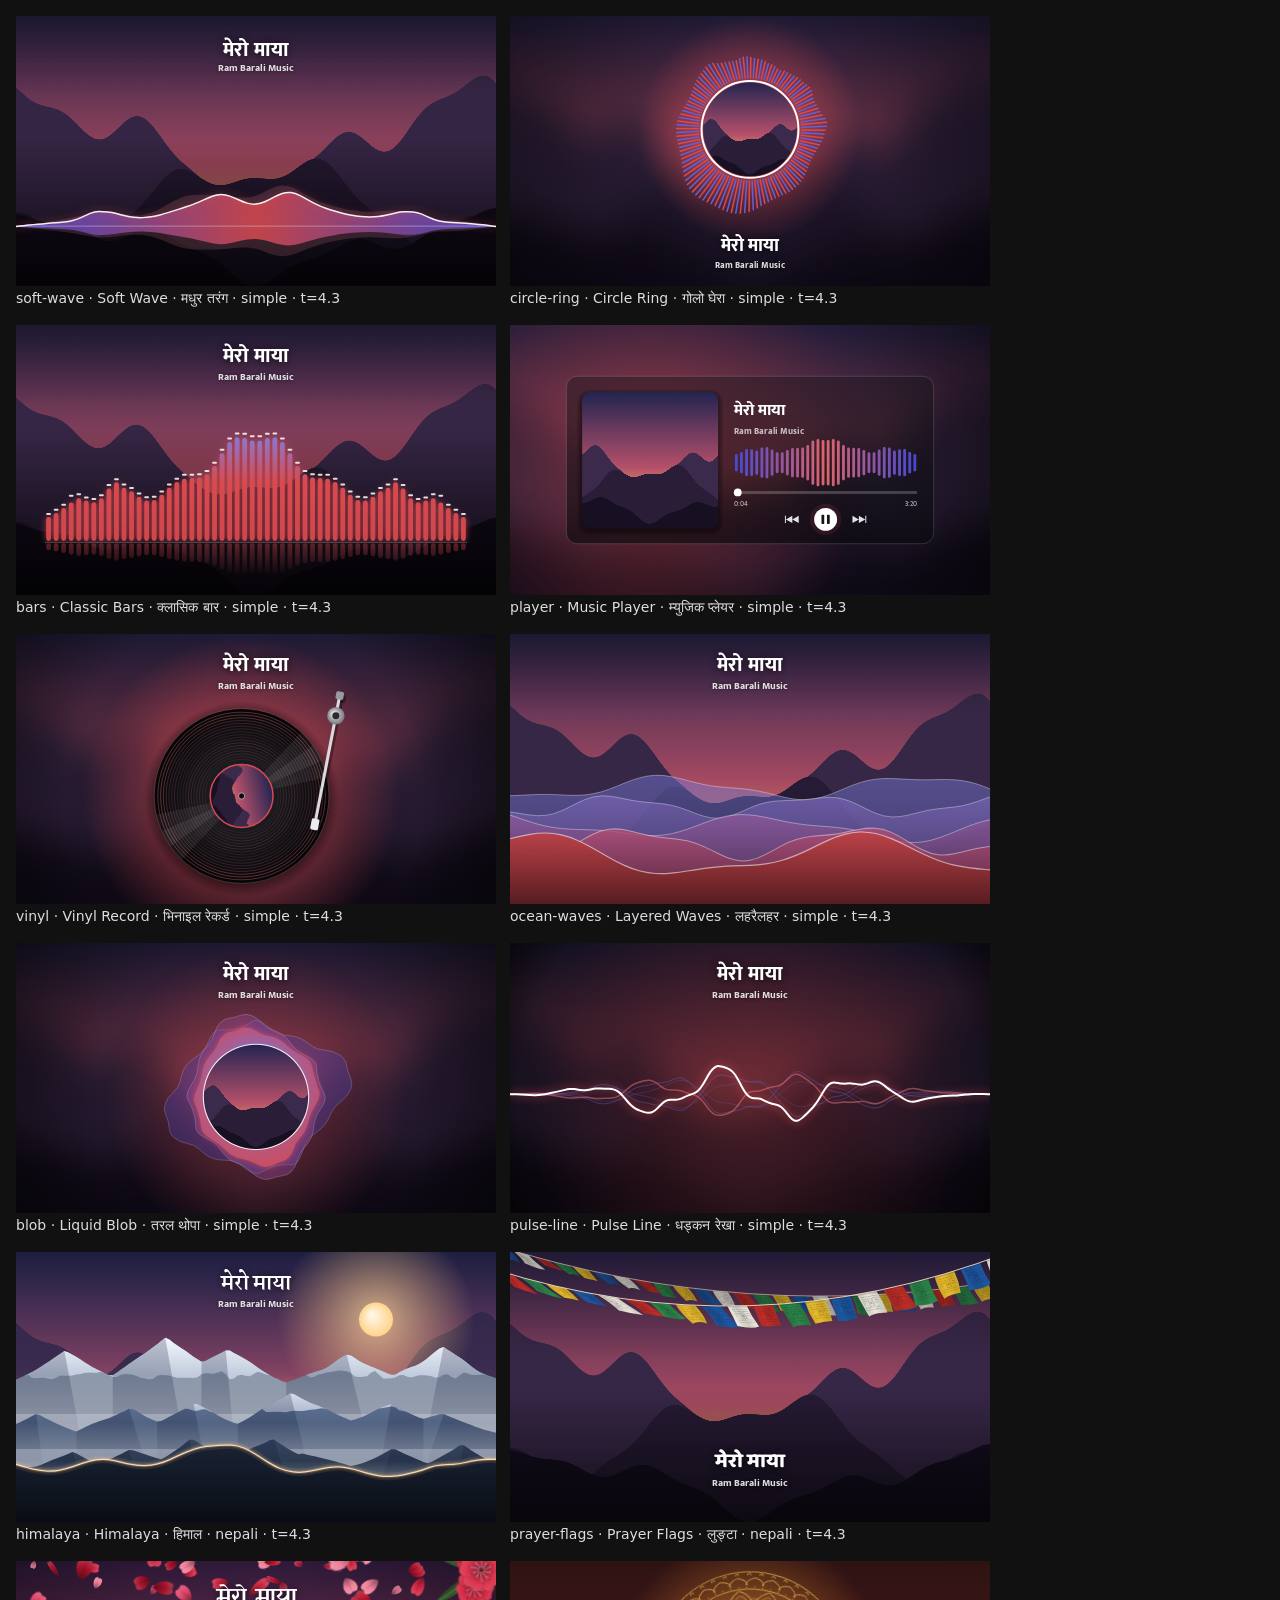
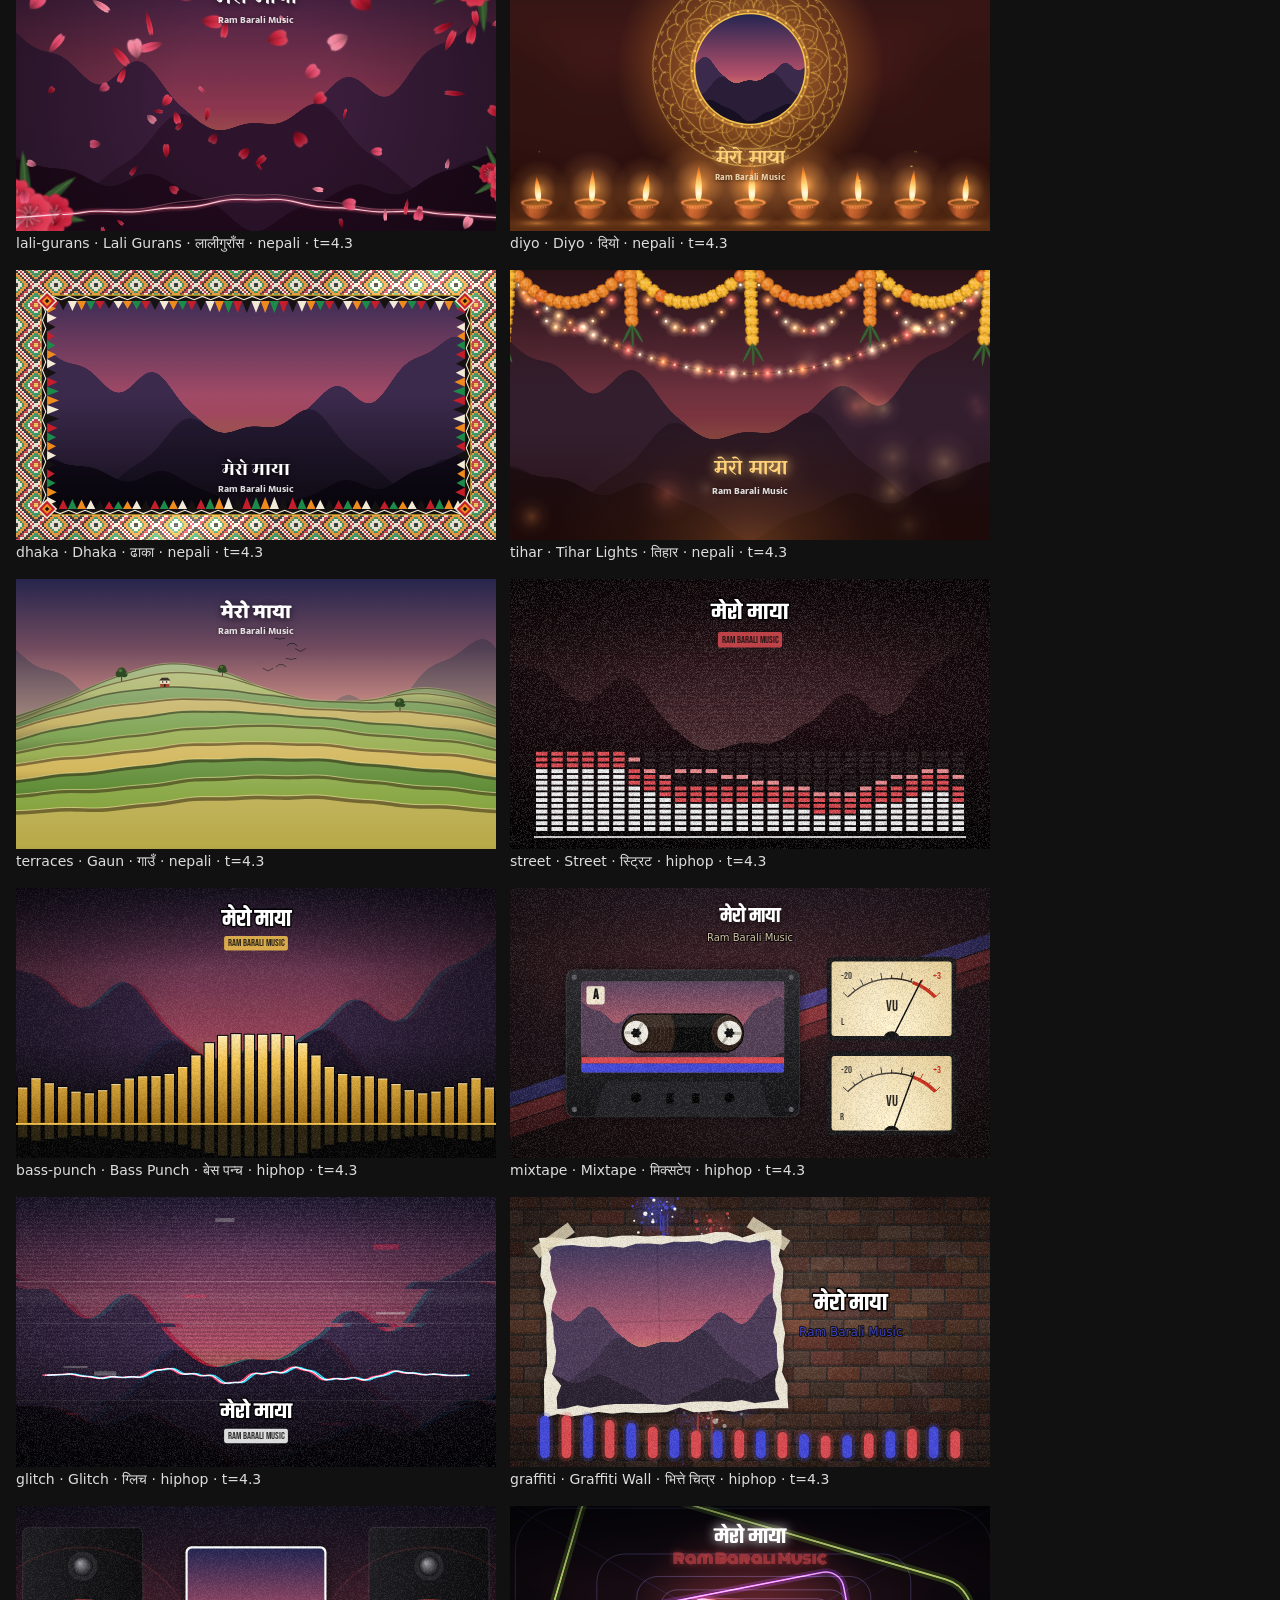
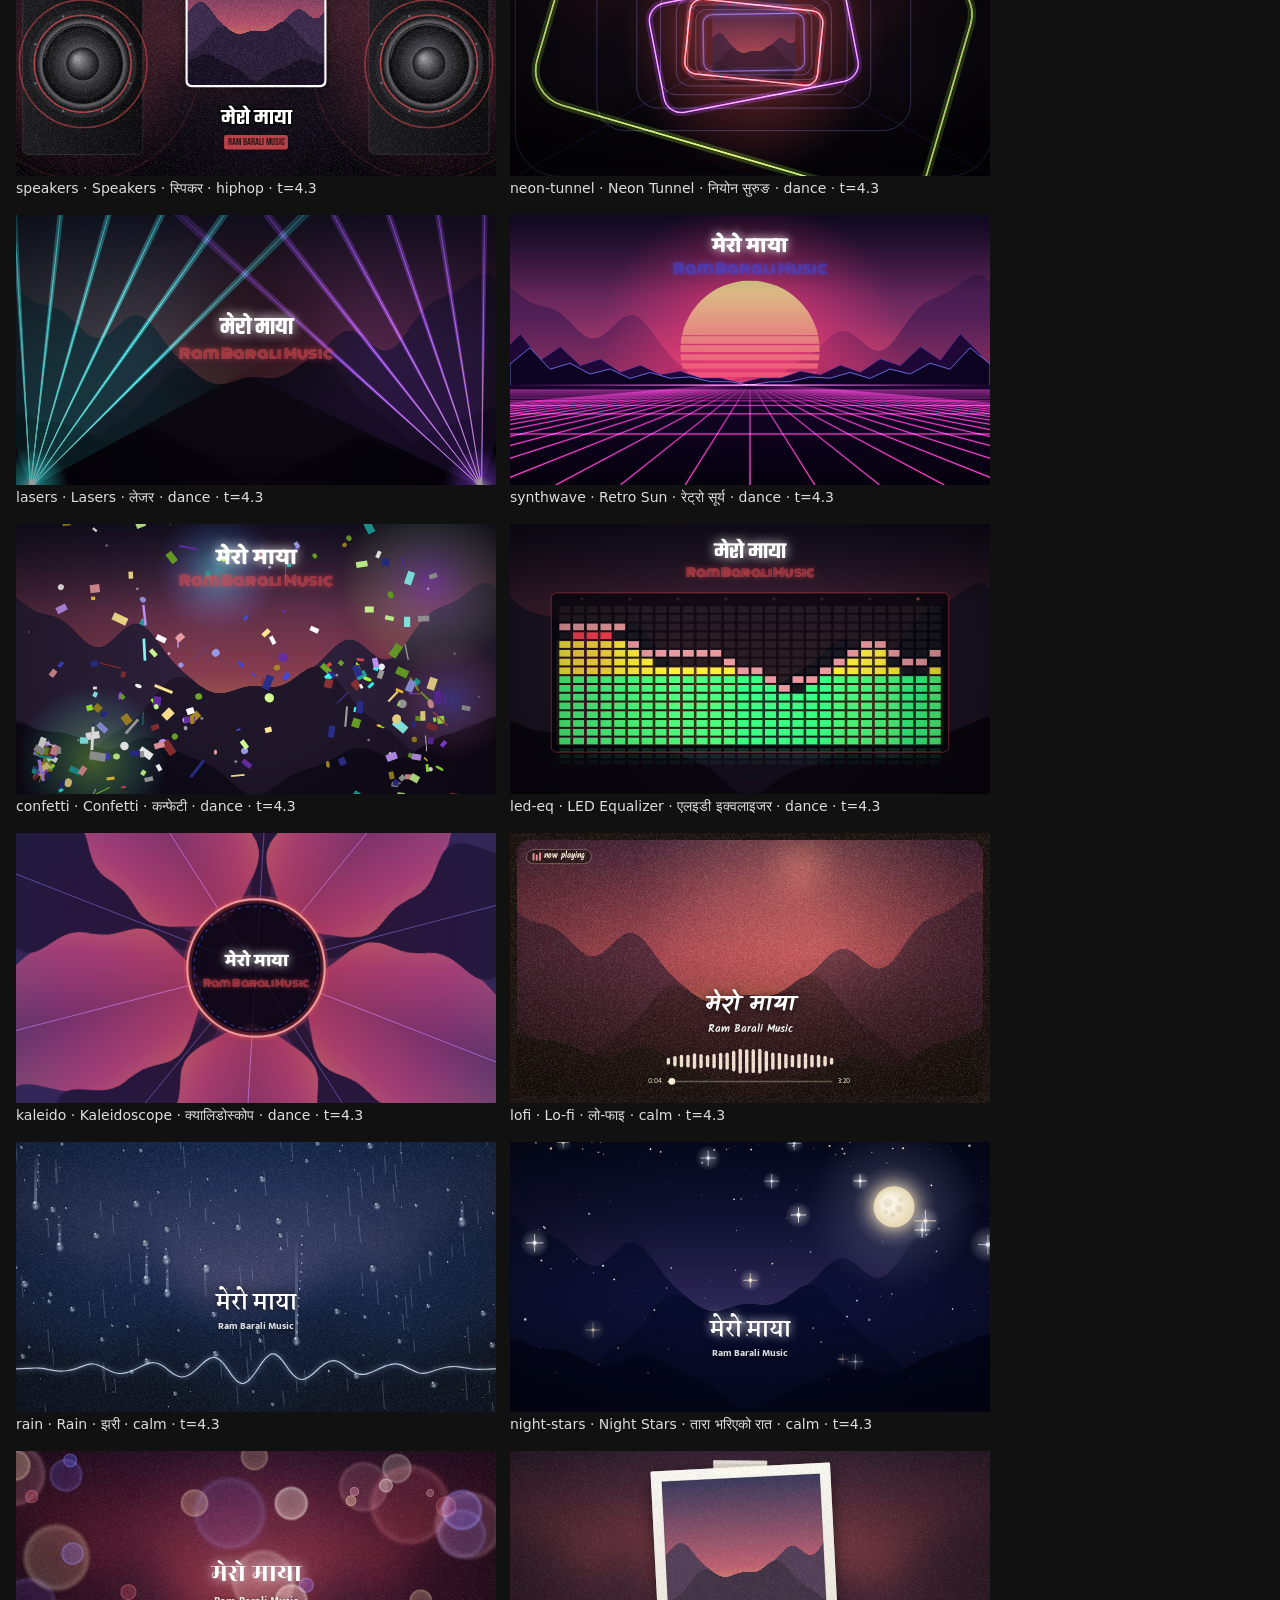
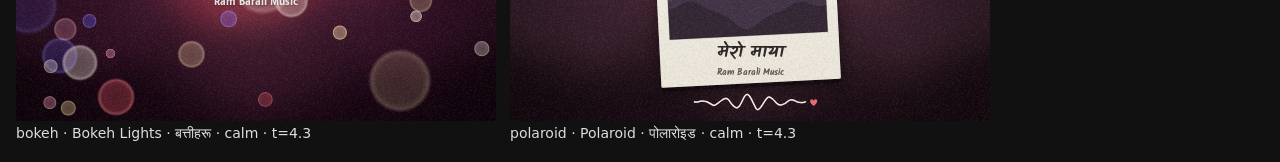
==== dev/gallery.html @ 773a1fce "Dhun: music videos from a song and a photo (work in progress)" ====
<!doctype html>
<html lang="en">
<head>
<meta charset="utf-8">
<meta name="viewport" content="width=device-width, initial-scale=1">
<title>Dhun template gallery</title>
<link rel="preconnect" href="https://fonts.googleapis.com">
<link rel="preconnect" href="https://fonts.gstatic.com" crossorigin>
<link href="https://fonts.googleapis.com/css2?family=Baloo+2:wght@500;800&family=Bebas+Neue&family=Kalam:wght@400;700&family=Khand:wght@500;700&family=Martel:wght@400;800&family=Monoton&family=Mukta:wght@400;500;700;800&family=Permanent+Marker&family=Rozha+One&family=Teko:wght@500;600&family=Yatra+One&display=swap" rel="stylesheet">
<style>
  body { margin: 0; padding: 16px; background: #111; color: #ddd; font: 14px system-ui, sans-serif; }
  .grid { display: flex; flex-wrap: wrap; gap: 14px; }
  figure { margin: 0; }
  figcaption { padding: 4px 0; }
  canvas { display: block; background: #000; }
  .err { color: #ff6b6b; }
</style>
</head>
<body>
<div class="grid" id="grid"></div>
<script type="module" src="./gallery.js"></script>
</body>
</html>
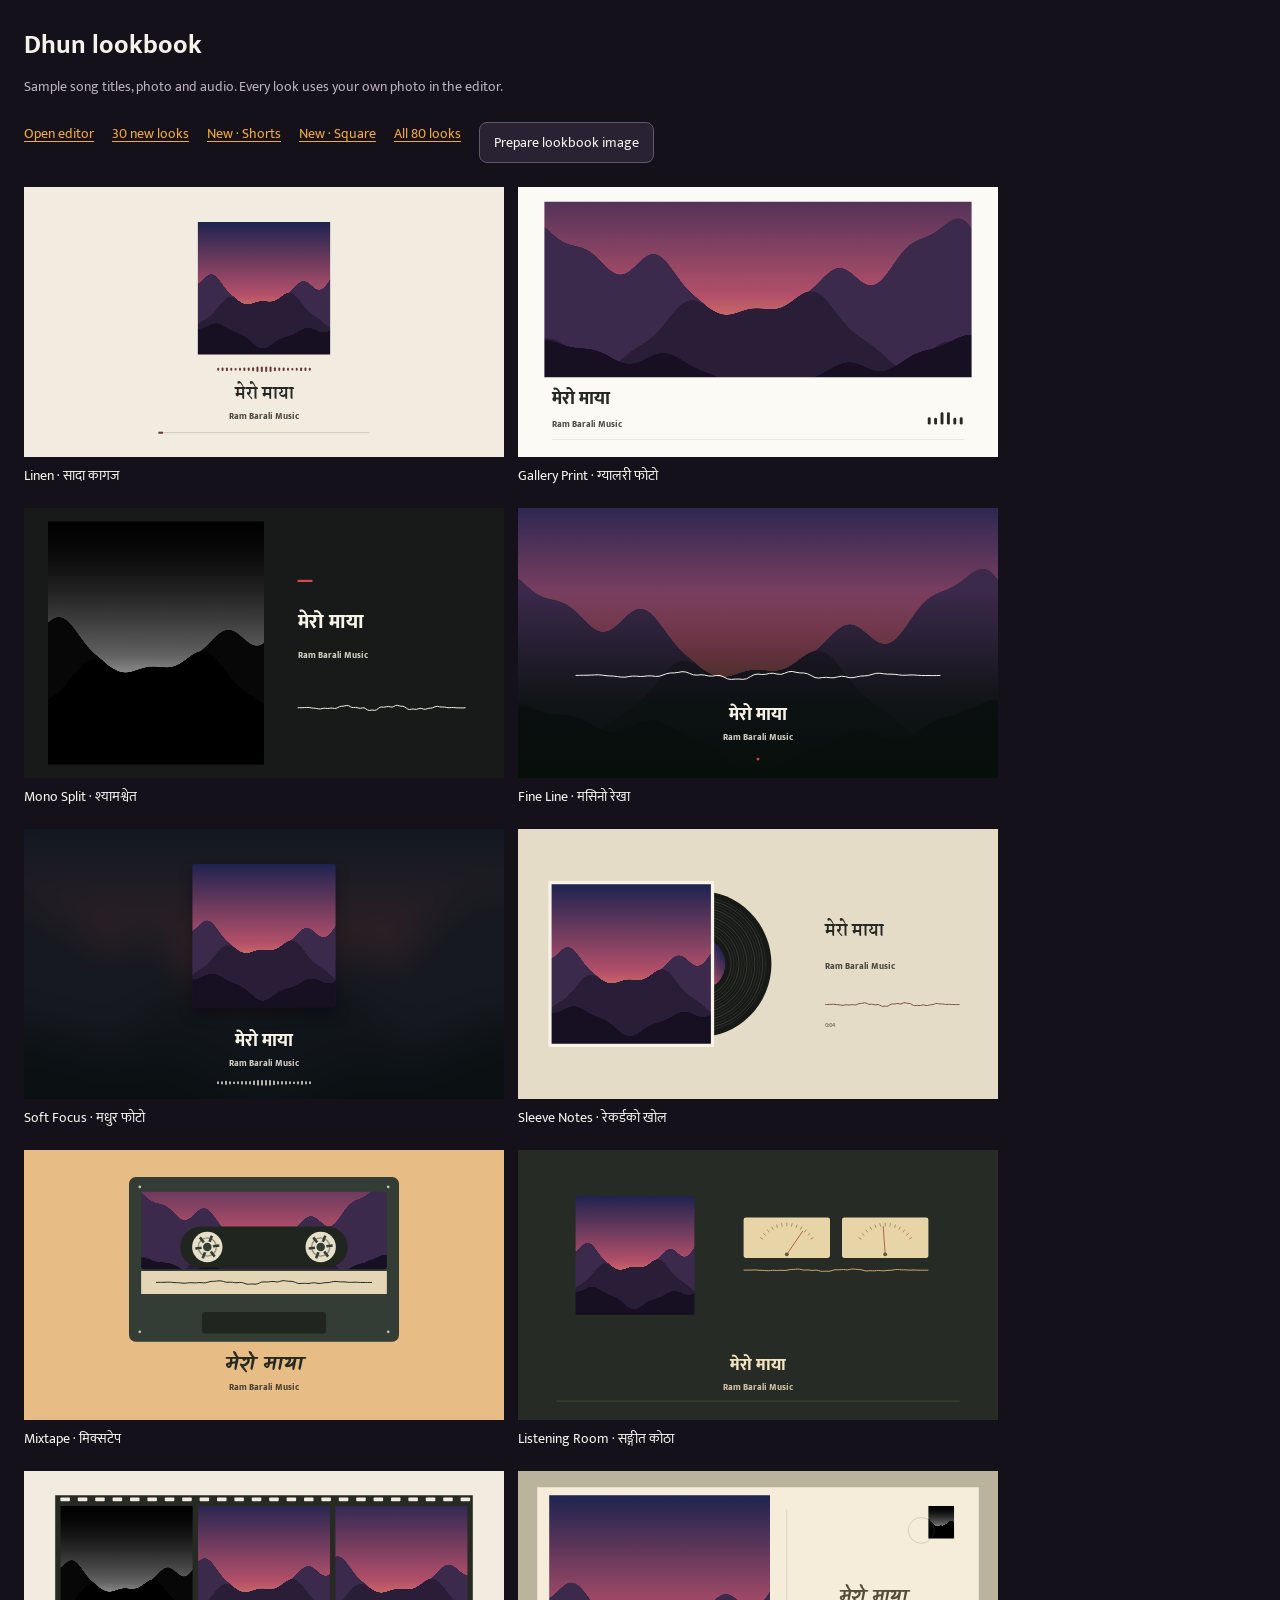
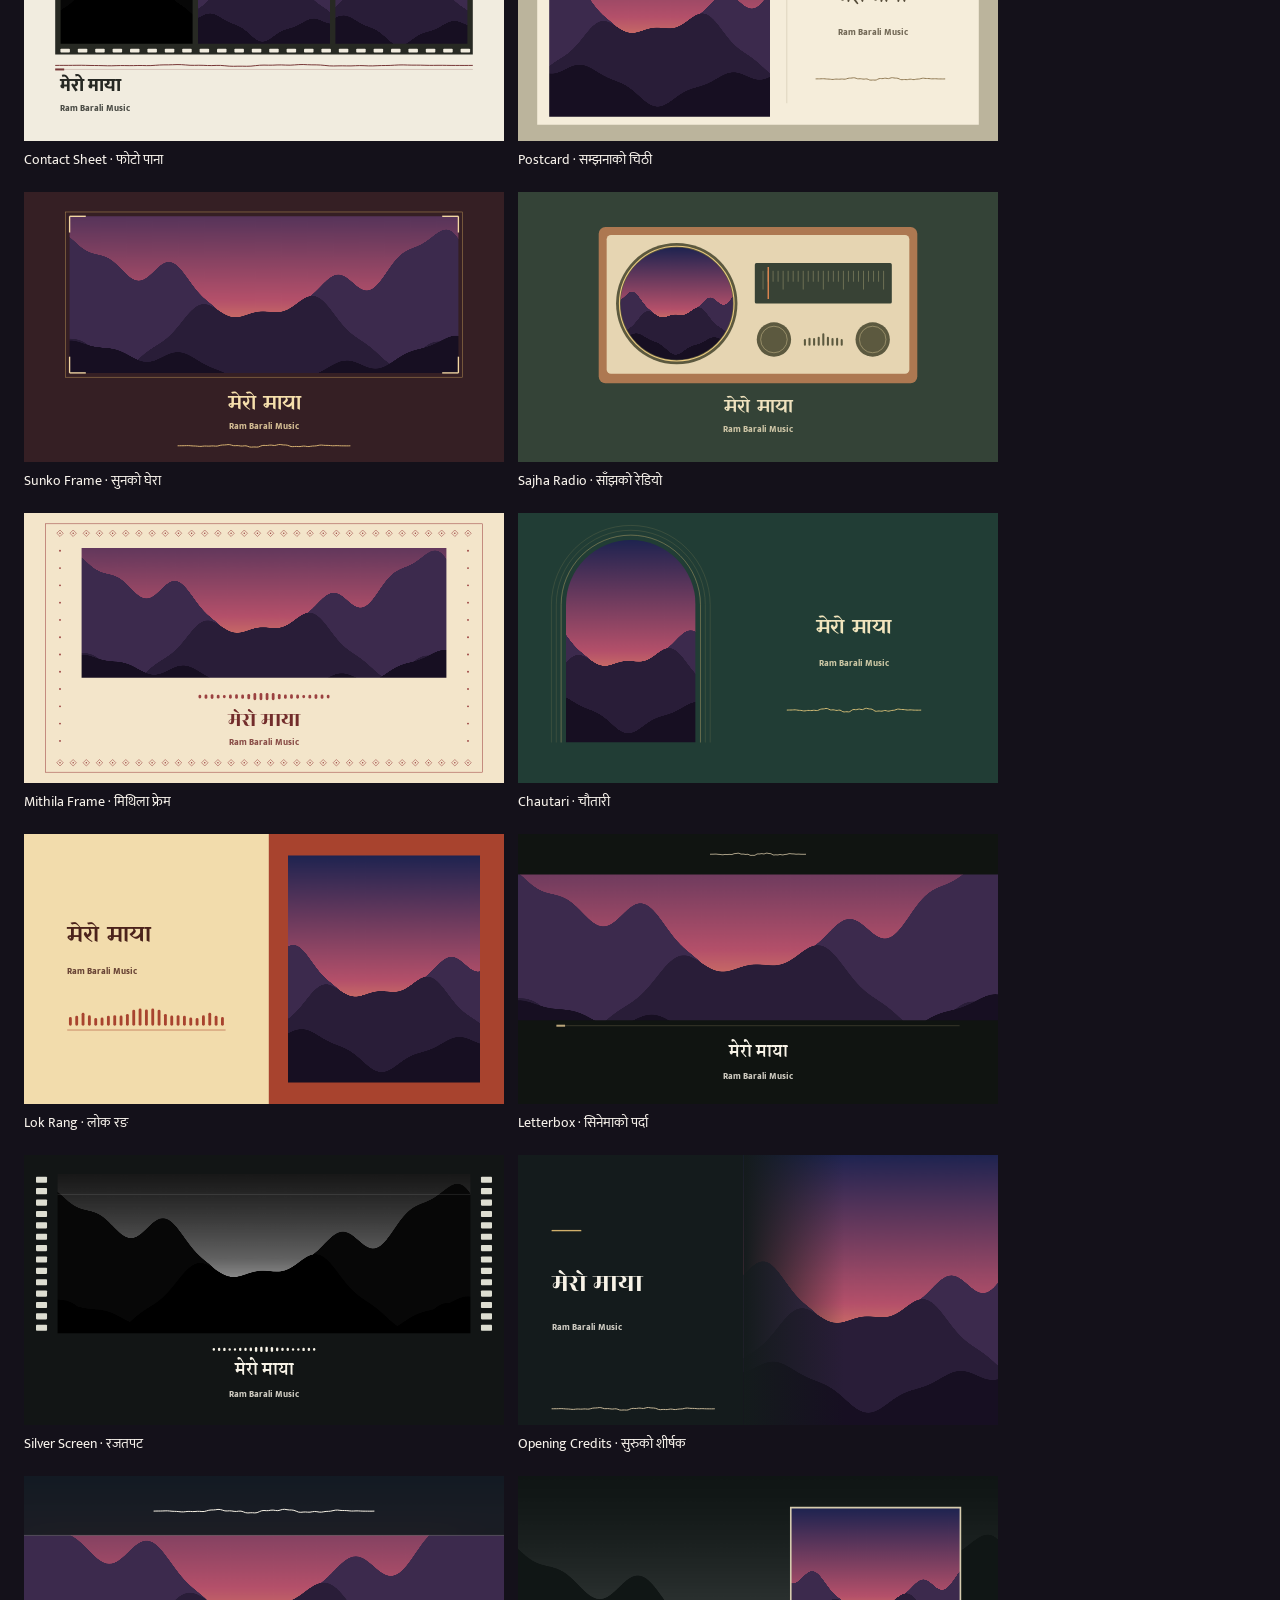
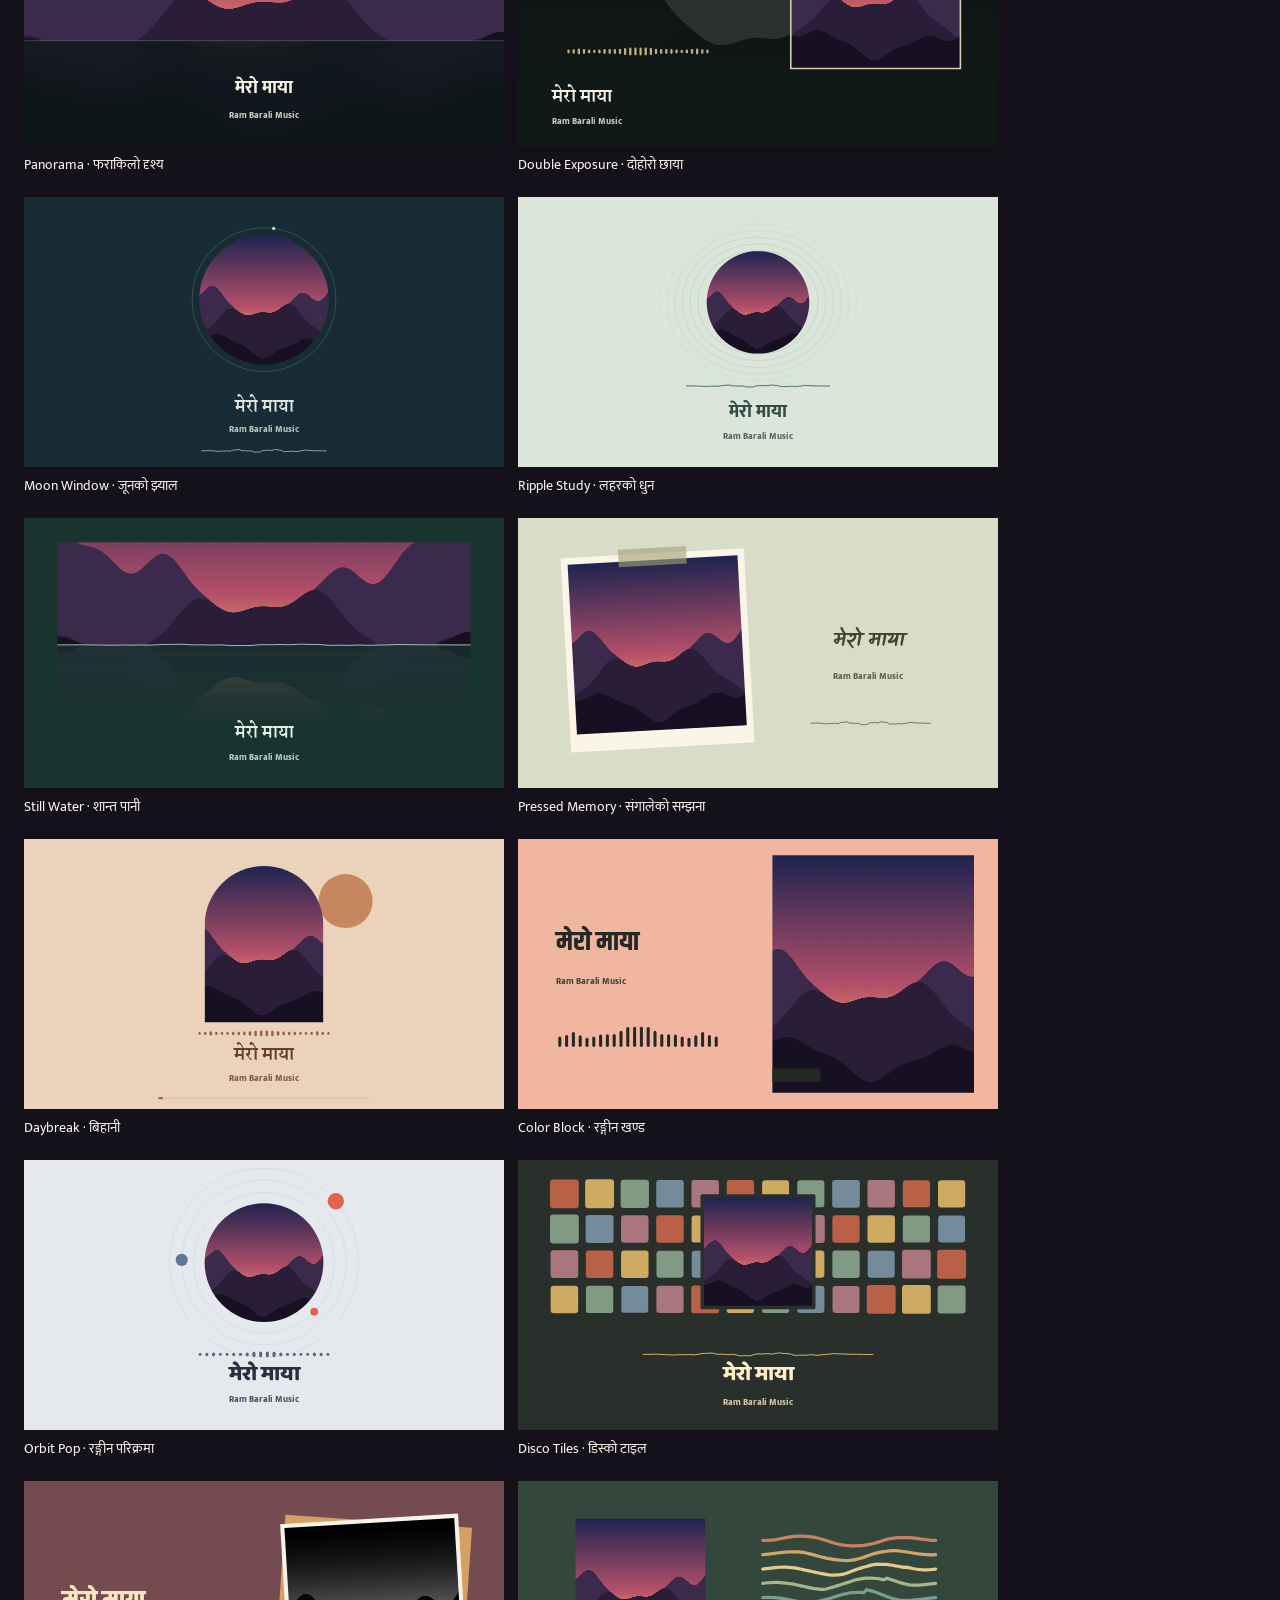
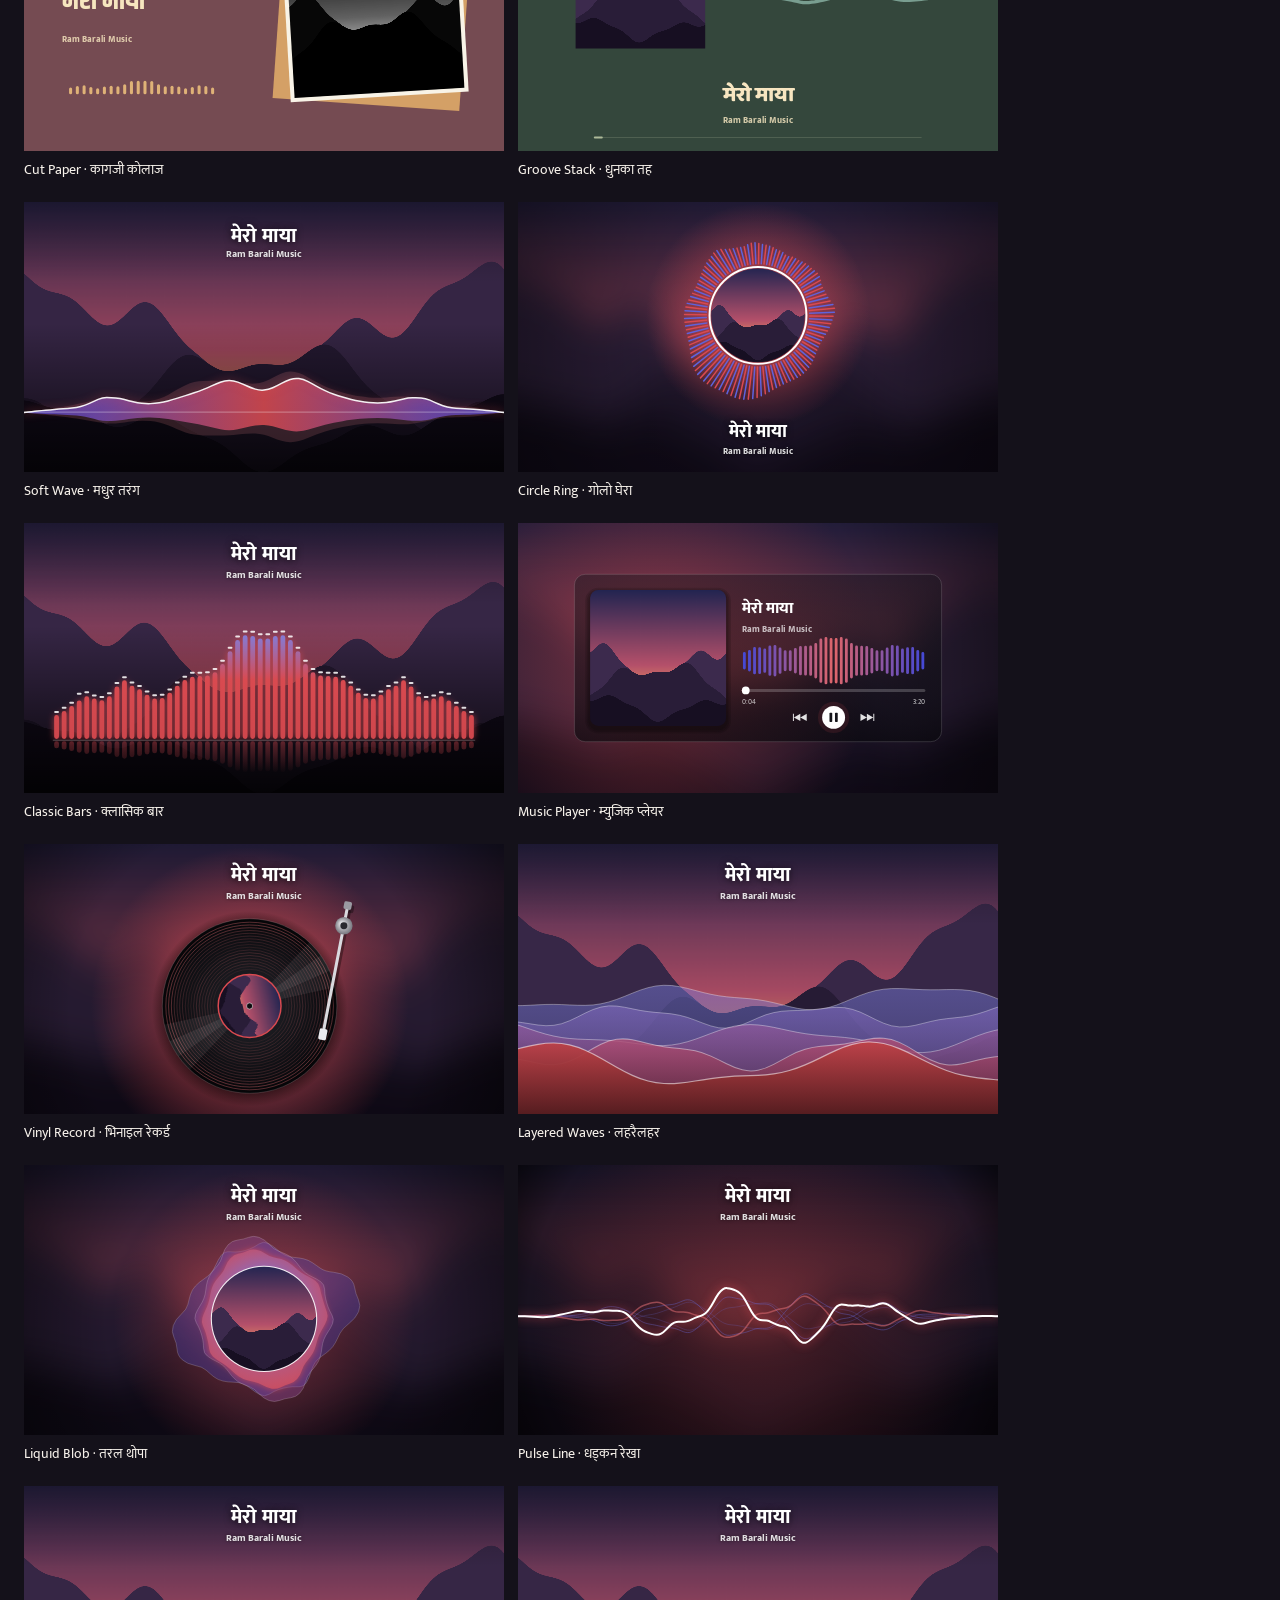
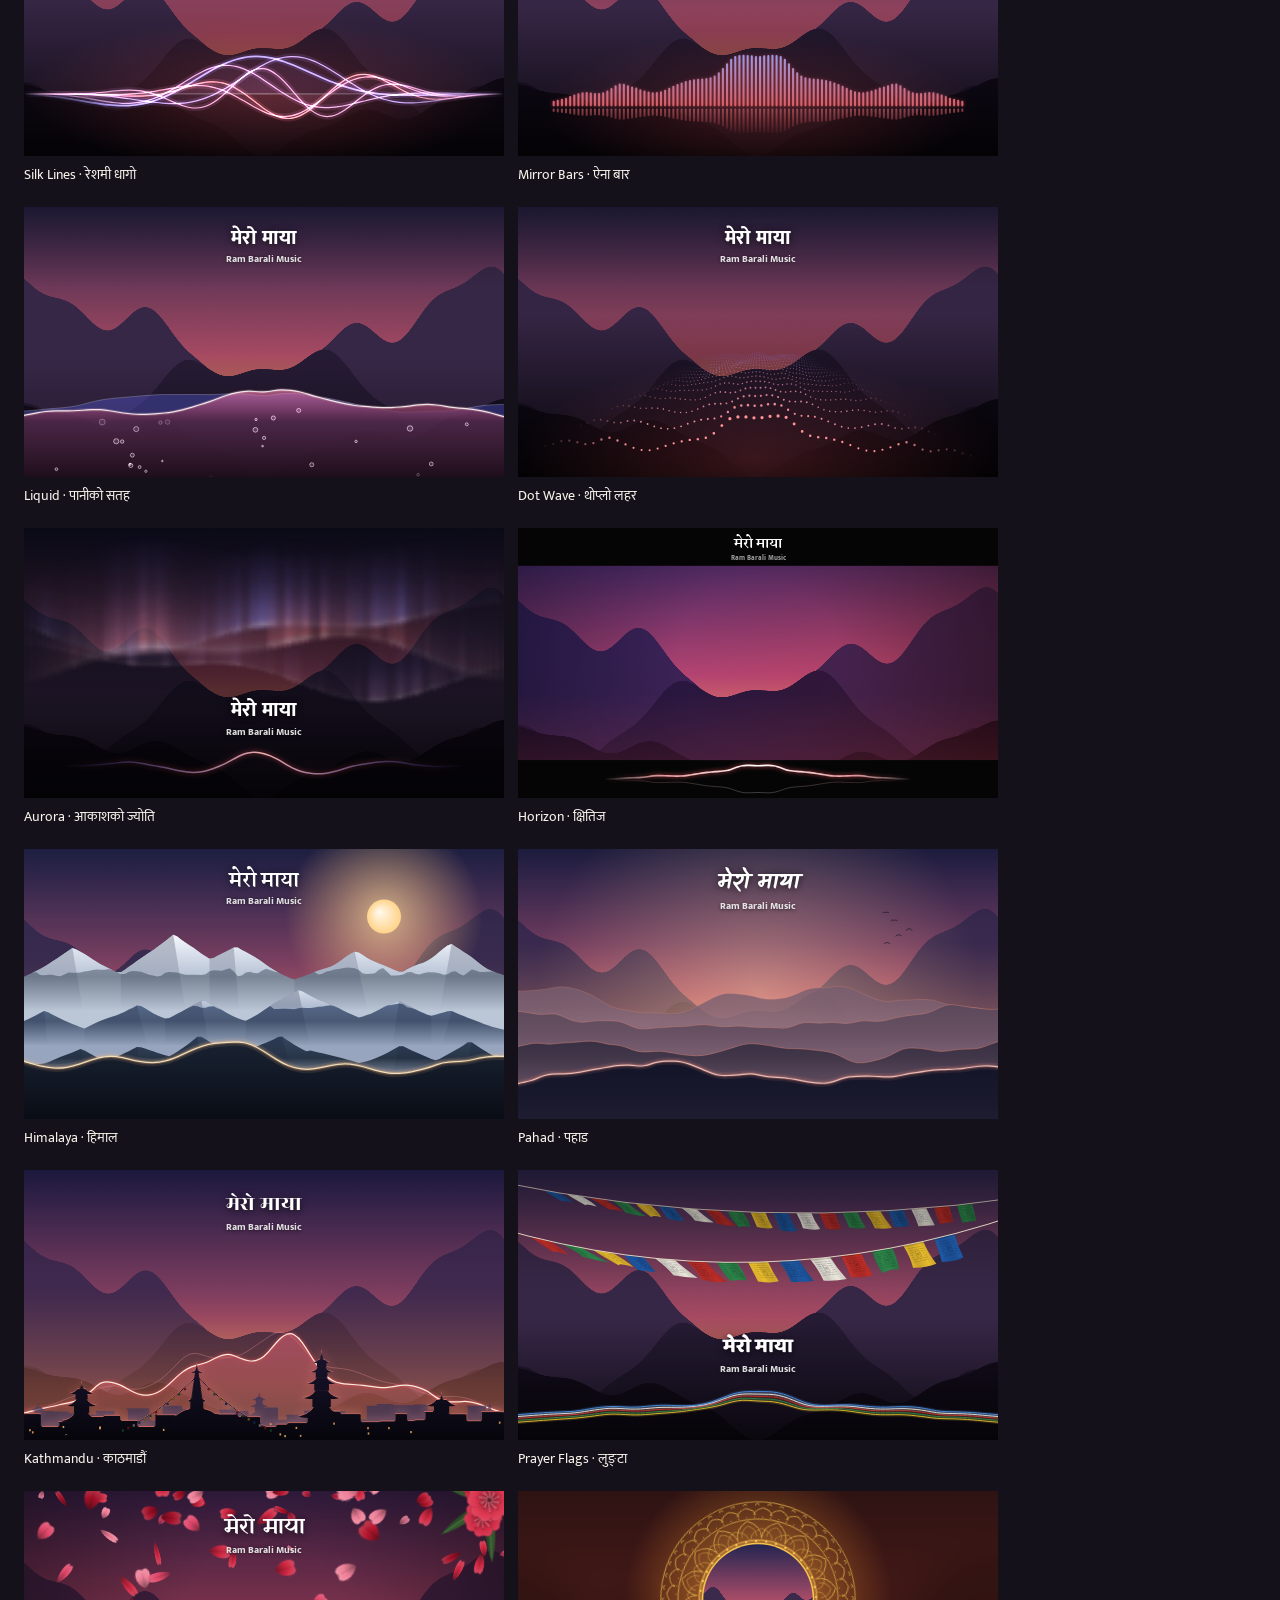
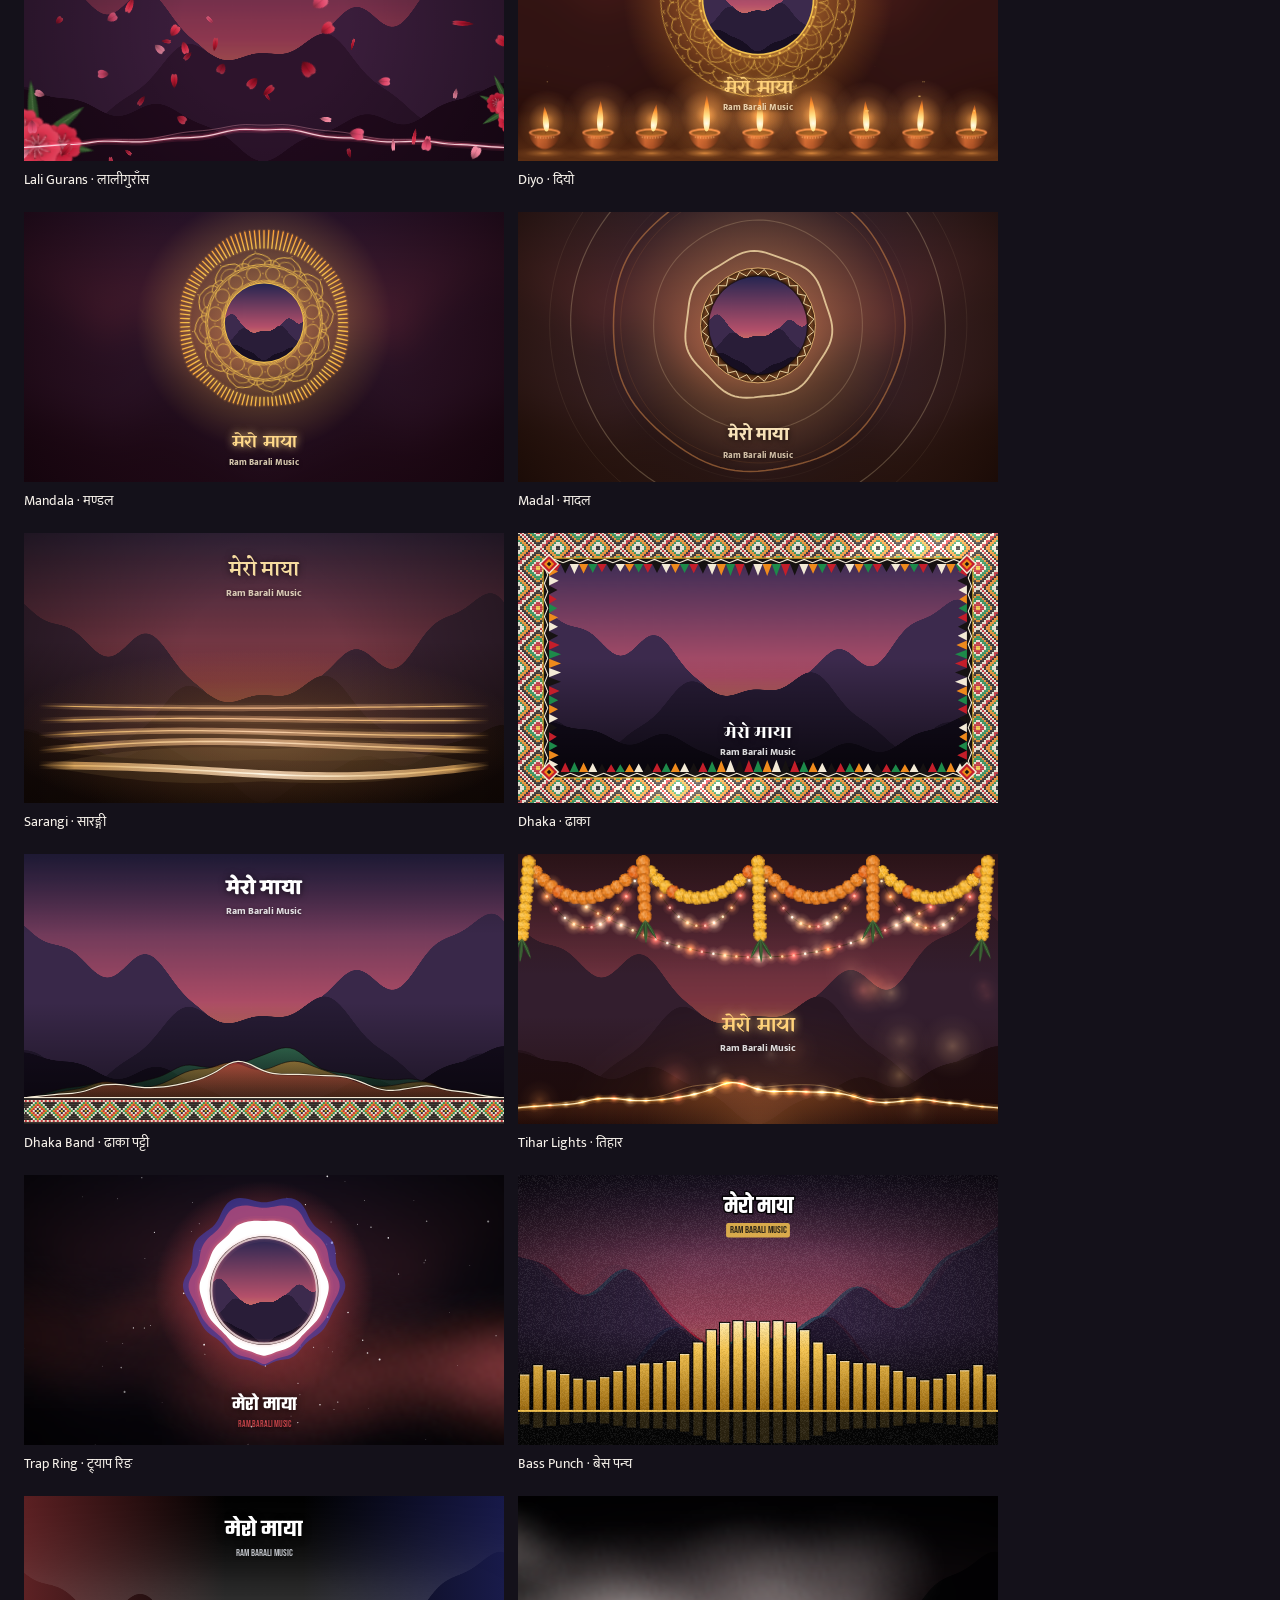
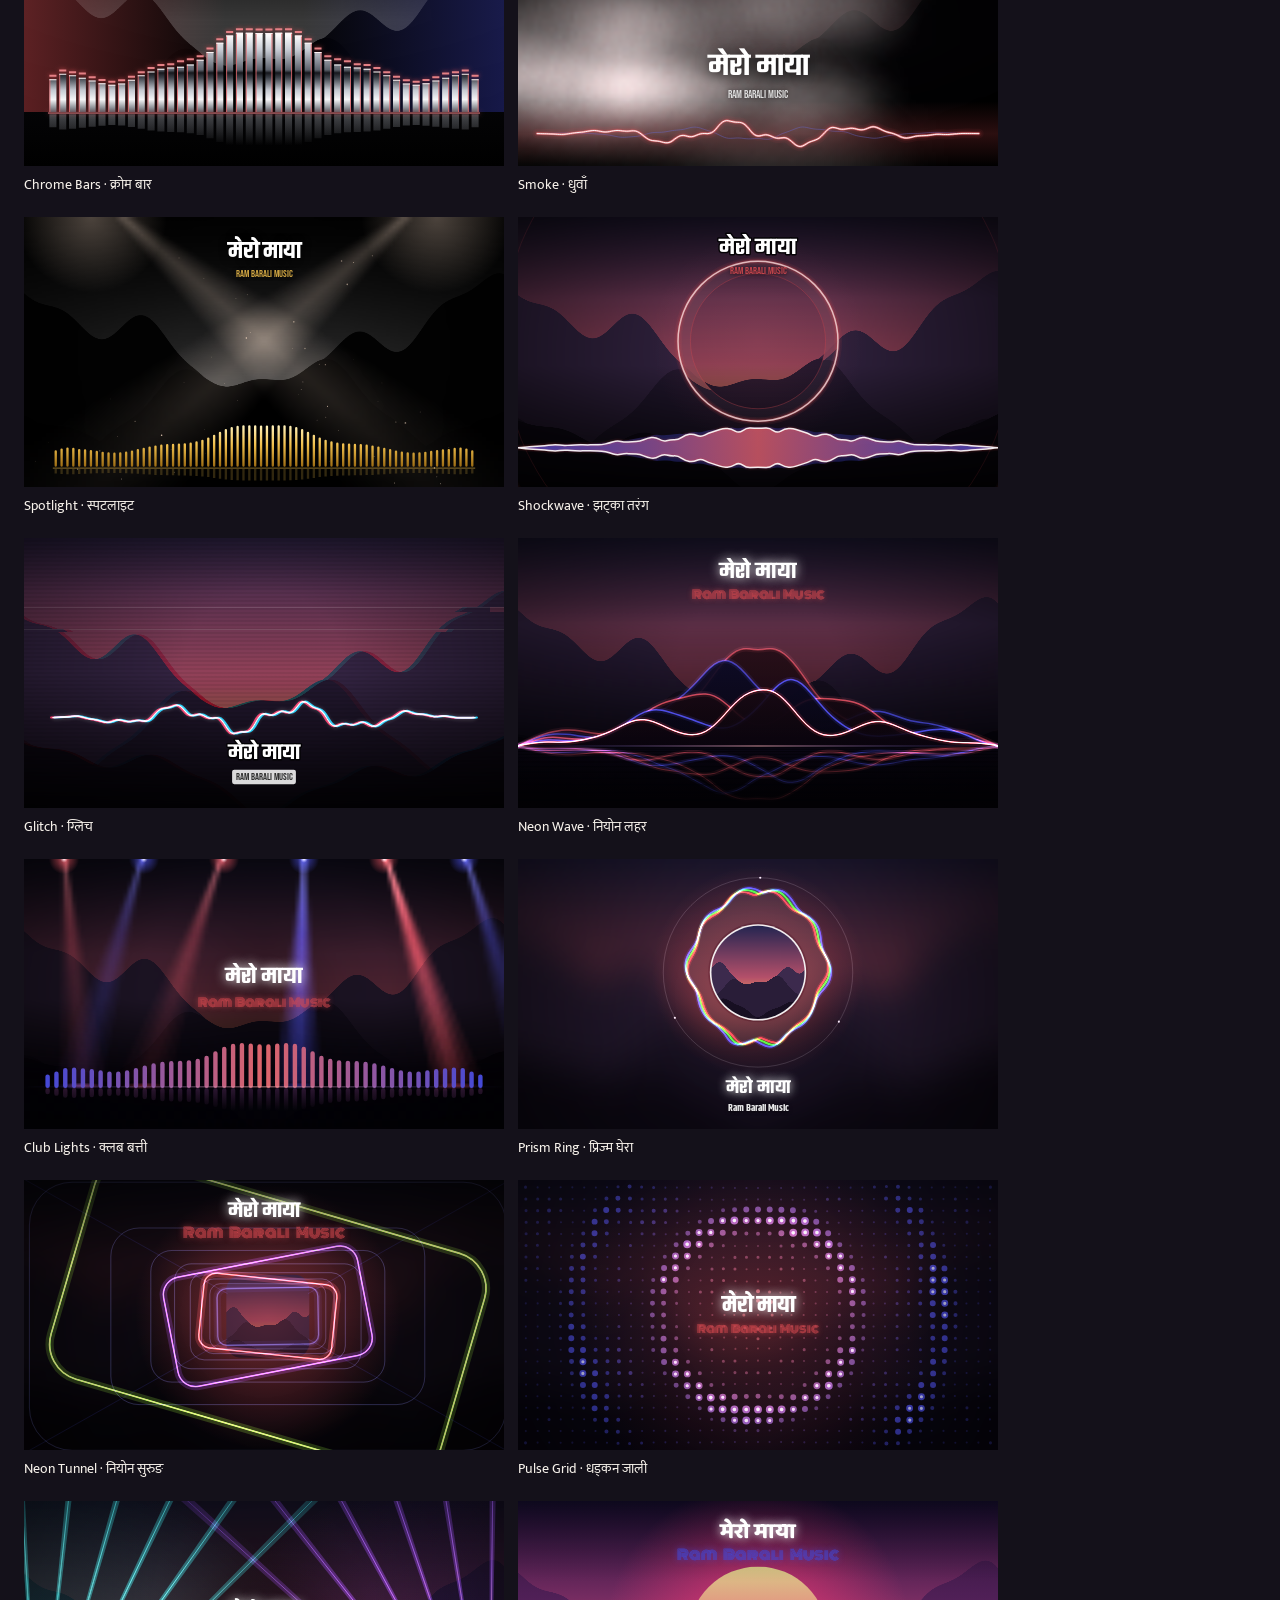
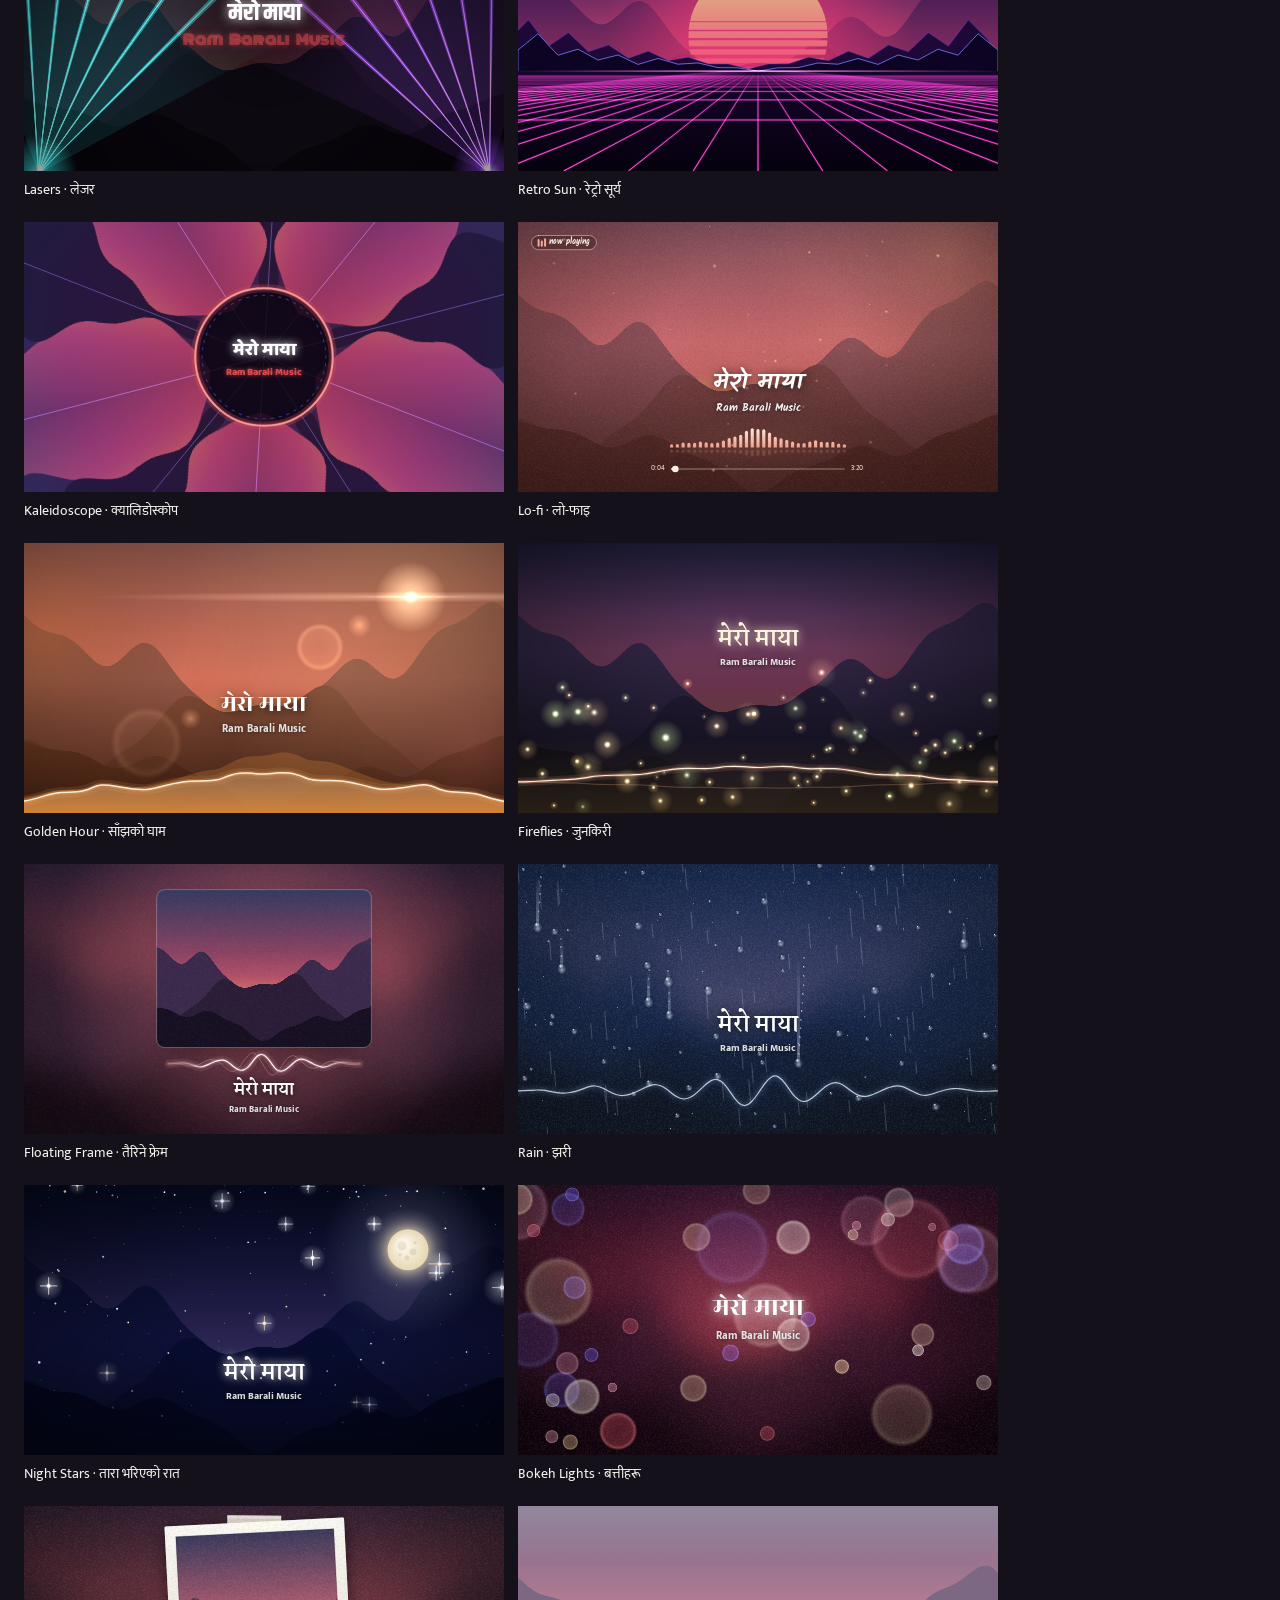
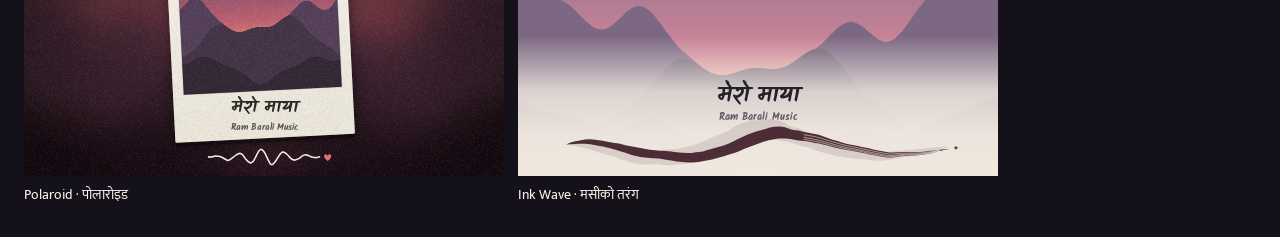
==== commit a4ef5df7: "Add 30 music-video looks and searchable saved collections" ====
--- a/dev/gallery.html
+++ b/dev/gallery.html
@@ -8,15 +8,27 @@
 <link rel="preconnect" href="https://fonts.gstatic.com" crossorigin>
 <link href="https://fonts.googleapis.com/css2?family=Baloo+2:wght@500;800&family=Bebas+Neue&family=Kalam:wght@400;700&family=Khand:wght@500;700&family=Martel:wght@400;800&family=Monoton&family=Mukta:wght@400;500;700;800&family=Permanent+Marker&family=Rozha+One&family=Teko:wght@500;600&family=Yatra+One&display=swap" rel="stylesheet">
 <style>
-  body { margin: 0; padding: 16px; background: #111; color: #ddd; font: 14px system-ui, sans-serif; }
+  body { margin: 0; padding: 24px; background: #14111a; color: #f6f1ea; font: 14px 'Mukta', system-ui, sans-serif; }
+  h1 { font-size: 26px; margin: 0 0 8px; }
+  p { color: #b9afbd; margin: 0 0 24px; }
+  a { color: #f2a93b; text-underline-offset: 3px; }
+  nav { display: flex; gap: 18px; flex-wrap: wrap; margin-bottom: 24px; }
+  button { font: inherit; padding: 8px 14px; border: 1px solid #64566c; border-radius: 8px; background: #282233; color: #f6f1ea; cursor: pointer; }
+  #lookbookPreview { display: block; max-width: 100%; height: auto; margin: 16px 0; }
+  #lookbookExport { margin-bottom: 24px; }
   .grid { display: flex; flex-wrap: wrap; gap: 14px; }
   figure { margin: 0; }
-  figcaption { padding: 4px 0; }
-  canvas { display: block; background: #000; }
+  figcaption { padding: 7px 0; }
+  canvas { display: block; background: #000; max-width: 100%; height: auto; }
+  figure { max-width: 100%; }
   .err { color: #ff6b6b; }
 </style>
 </head>
 <body>
+<h1>Dhun lookbook</h1>
+<p>Sample song titles, photo and audio. Every look uses your own photo in the editor.</p>
+<nav><a href="../">Open editor</a><a href="?collection=new&size=360">30 new looks</a><a href="?collection=new&shape=tall&size=360">New · Shorts</a><a href="?collection=new&shape=square&size=360">New · Square</a><a href="?size=360">All 80 looks</a><button id="downloadLookbook" type="button" disabled>Prepare lookbook image</button></nav>
+<div id="lookbookExport" hidden><a id="downloadImage">Download PNG</a><img id="lookbookPreview" alt="Dhun lookbook with sample photos and titles"></div>
 <div class="grid" id="grid"></div>
 <script type="module" src="./gallery.js"></script>
 </body>
